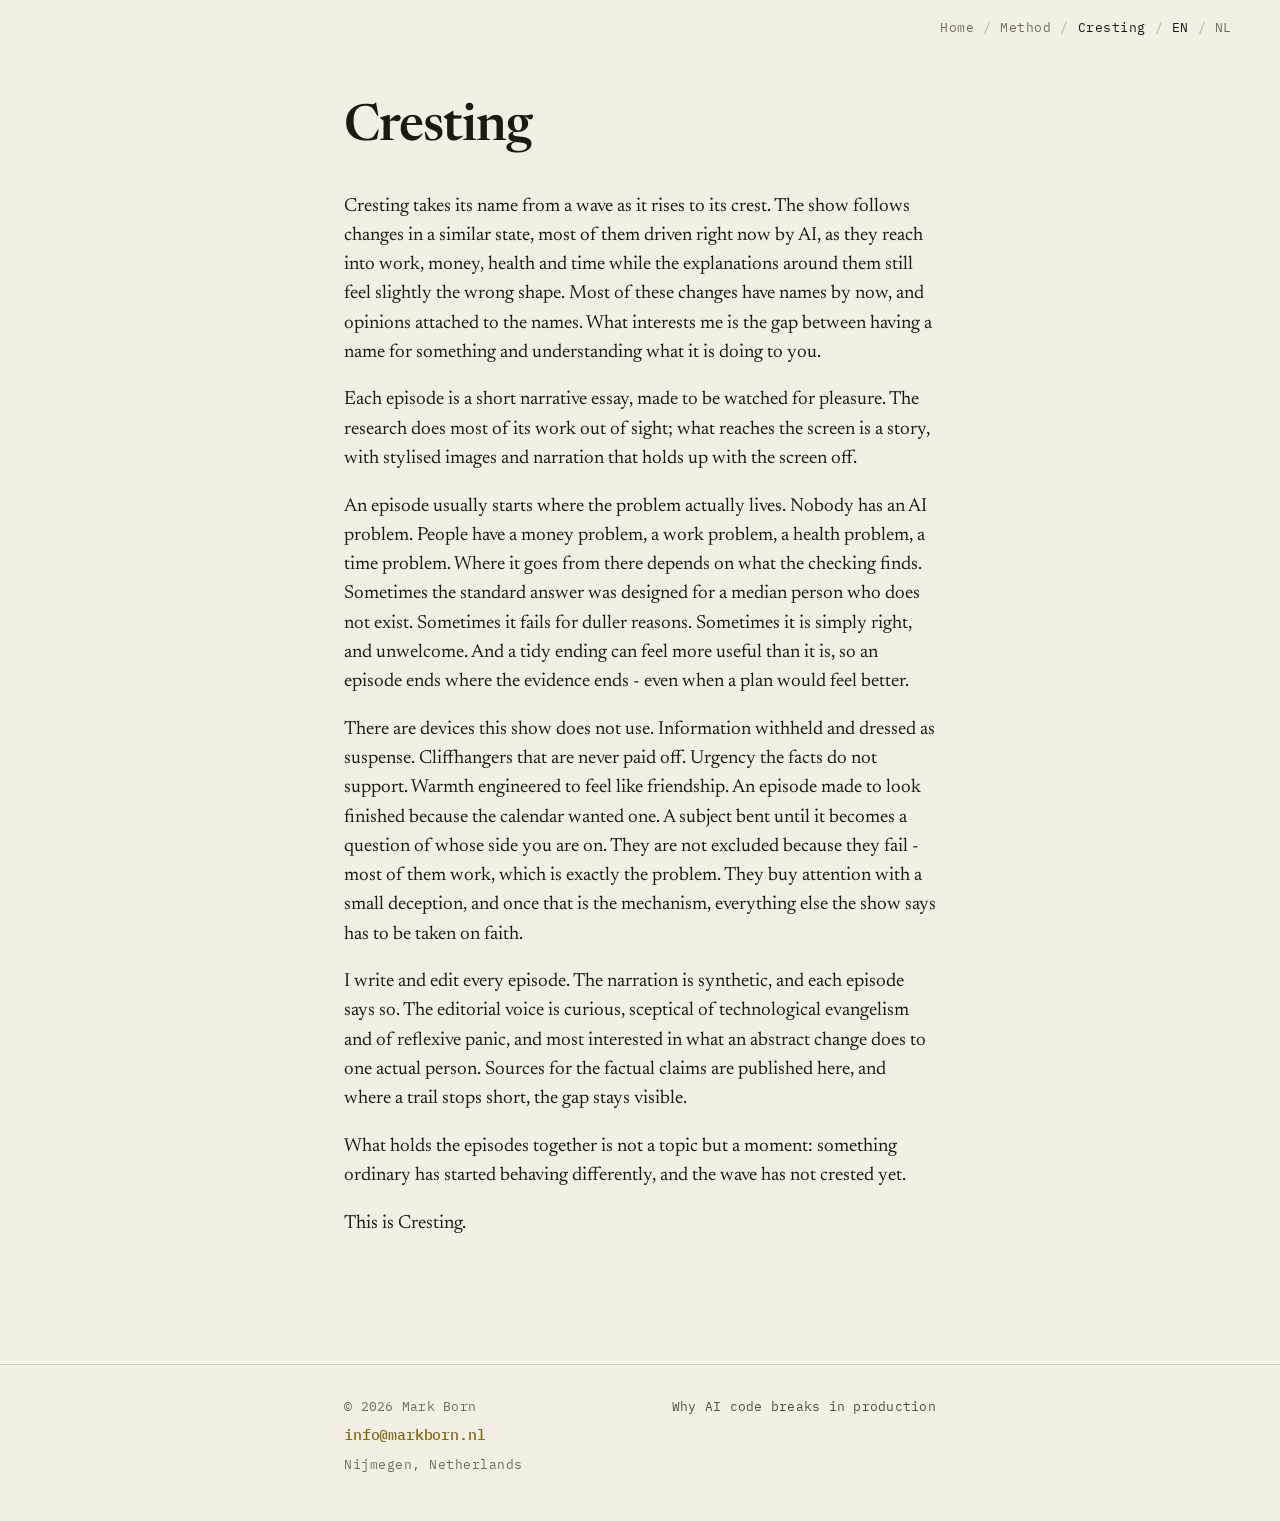
==== cresting/index.html @ ee2cee32 "markborn.nl" ====
<!DOCTYPE html>
<html lang="en">
<head>
<meta charset="UTF-8">
<meta name="viewport" content="width=device-width, initial-scale=1.0">

<title>Cresting - a show about what is still rising</title>
<meta name="description" content="A narrative essay show about changes reaching ordinary lives before the explanations catch up. Story on the surface, sources underneath.">
<meta name="author" content="Mark Born">

<link rel="canonical" href="https://markborn.nl/cresting/">
<link rel="alternate" hreflang="en" href="https://markborn.nl/cresting/">
<link rel="alternate" hreflang="nl" href="https://markborn.nl/nl/cresting/">
<link rel="alternate" hreflang="x-default" href="https://markborn.nl/cresting/">

<link rel="icon" type="image/x-icon" href="/favicon.ico">
<link rel="icon" type="image/png" sizes="32x32" href="/favicon-32x32.png">
<link rel="icon" type="image/png" sizes="16x16" href="/favicon-16x16.png">
<link rel="apple-touch-icon" sizes="180x180" href="/apple-touch-icon.png">
<link rel="manifest" href="/site.webmanifest">
<meta name="theme-color" content="#f3efe5">

<meta property="og:type" content="website">
<meta property="og:url" content="https://markborn.nl/cresting/">
<meta property="og:title" content="Cresting - a show about what is still rising">
<meta property="og:description" content="A narrative essay show about changes reaching ordinary lives before the explanations catch up. Story on the surface, sources underneath.">
<meta property="og:image" content="https://markborn.nl/og-cresting.jpg">
<meta property="og:image:width" content="1200">
<meta property="og:image:height" content="630">
<meta property="og:image:alt" content="Cresting - a show about what is still rising">
<meta property="og:locale" content="en_GB">
<meta property="og:locale:alternate" content="nl_NL">
<meta property="og:site_name" content="Mark Born">

<meta name="twitter:card" content="summary_large_image">
<meta name="twitter:title" content="Cresting - a show about what is still rising">
<meta name="twitter:description" content="A narrative essay show about changes reaching ordinary lives before the explanations catch up. Story on the surface, sources underneath.">
<meta name="twitter:image" content="https://markborn.nl/og-cresting.jpg">

<script type="application/ld+json">
{
  "@context": "https://schema.org",
  "@graph": [
    {
      "@type": "WebSite",
      "@id": "https://markborn.nl/#website",
      "url": "https://markborn.nl/",
      "name": "Mark Born",
      "inLanguage": "en",
      "publisher": {
        "@id": "https://markborn.nl/#person"
      }
    },
    {
      "@type": "Person",
      "@id": "https://markborn.nl/#person",
      "name": "Mark Born",
      "url": "https://markborn.nl/",
      "email": "info@markborn.nl",
      "description": "Mark Born makes analytical films, series and music about changes that reach ordinary lives before the explanations do. Studied public administration, later worked in auditing, and publishes enough of the research trail behind a piece for its factual claims to be checked.",
      "knowsAbout": [
        "Analytical film",
        "Narrative essay video",
        "Research verification",
        "AI-assisted production",
        "Software verification"
      ],
      "address": {
        "@type": "PostalAddress",
        "addressLocality": "Nijmegen",
        "addressRegion": "Gelderland",
        "addressCountry": "NL"
      },
      "sameAs": [
        "https://github.com/bornmark"
      ]
    },
    {
      "@type": "WebPage",
      "@id": "https://markborn.nl/cresting/#webpage",
      "url": "https://markborn.nl/cresting/",
      "name": "Cresting - a show about what is still rising",
      "description": "A narrative essay show about changes reaching ordinary lives before the explanations catch up. Story on the surface, sources underneath.",
      "inLanguage": "en",
      "isPartOf": {
        "@id": "https://markborn.nl/#website"
      },
      "author": {
        "@id": "https://markborn.nl/#person"
      },
      "primaryImageOfPage": {
        "@type": "ImageObject",
        "url": "https://markborn.nl/og-cresting.jpg",
        "width": 1200,
        "height": 630
      }
    },
    {
      "@type": "BreadcrumbList",
      "@id": "https://markborn.nl/cresting/#breadcrumb",
      "itemListElement": [
        {
          "@type": "ListItem",
          "position": 1,
          "name": "Mark Born",
          "item": "https://markborn.nl/"
        },
        {
          "@type": "ListItem",
          "position": 2,
          "name": "Cresting - a show about what is still rising",
          "item": "https://markborn.nl/cresting/"
        }
      ]
    }
  ]
}
</script>

<link rel="preconnect" href="https://fonts.googleapis.com">
<link rel="preconnect" href="https://fonts.gstatic.com" crossorigin>
<link href="https://fonts.googleapis.com/css2?family=IBM+Plex+Mono:ital,wght@0,400;0,500;1,400&family=Newsreader:ital,opsz,wght@0,6..72,200..800;1,6..72,200..800&display=swap" rel="stylesheet">
<link rel="stylesheet" href="/styles.css?v=20260630d">
</head>
<body>
<a class="skip" href="#main">Skip to content</a>

<nav class="topbar shell" aria-label="Site">
  <div class="lang">
    <a href="/">Home</a>
    <span class="div" aria-hidden="true">/</span>
    <a href="/method/">Method</a>
    <span class="div" aria-hidden="true">/</span>
    <span class="here" aria-current="page">Cresting</span>
    <span class="div" aria-hidden="true">/</span>
    <span class="here" aria-current="true">EN</span>
    <span class="div" aria-hidden="true">/</span>
    <a href="/nl/cresting/" hreflang="nl">NL</a>
  </div>
</nav>

<main id="main">
  <section class="hero shell">
    <div class="measure">
      <h1 class="page-title">Cresting</h1>
      <div class="lede">
        <p>Cresting takes its name from a wave as it rises to its crest. The show follows changes in a similar state, most of them driven right now by AI, as they reach into work, money, health and time while the explanations around them still feel slightly the wrong shape. Most of these changes have names by now, and opinions attached to the names. What interests me is the gap between having a name for something and understanding what it is doing to you.</p>
        <p>Each episode is a short narrative essay, made to be watched for pleasure. The research does most of its work out of sight; what reaches the screen is a story, with stylised images and narration that holds up with the screen off.</p>
        <p>An episode usually starts where the problem actually lives. Nobody has an AI problem. People have a money problem, a work problem, a health problem, a time problem. Where it goes from there depends on what the checking finds. Sometimes the standard answer was designed for a median person who does not exist. Sometimes it fails for duller reasons. Sometimes it is simply right, and unwelcome. And a tidy ending can feel more useful than it is, so an episode ends where the evidence ends - even when a plan would feel better.</p>
        <p>There are devices this show does not use. Information withheld and dressed as suspense. Cliffhangers that are never paid off. Urgency the facts do not support. Warmth engineered to feel like friendship. An episode made to look finished because the calendar wanted one. A subject bent until it becomes a question of whose side you are on. They are not excluded because they fail - most of them work, which is exactly the problem. They buy attention with a small deception, and once that is the mechanism, everything else the show says has to be taken on faith.</p>
        <p>I write and edit every episode. The narration is synthetic, and each episode says so. The editorial voice is curious, sceptical of technological evangelism and of reflexive panic, and most interested in what an abstract change does to one actual person. Sources for the factual claims are published here, and where a trail stops short, the gap stays visible.</p>
        <p>What holds the episodes together is not a topic but a moment: something ordinary has started behaving differently, and the wave has not crested yet.</p>
        <p>This is Cresting.</p>
      </div>
    </div>
  </section>
</main>

<footer class="shell">
  <div class="measure inner">
    <div class="colophon">
      <span class="copy">&copy; <span id="yr">2026</span> Mark Born</span>
      <!--email_off--><a class="mail" href="mailto:info@markborn.nl">info@markborn.nl</a><!--/email_off-->
      <span class="loc">Nijmegen, Netherlands</span>
    </div>
    <a class="foot-link" href="/why-ai-code-breaks-in-production/">Why AI code breaks in production</a>
  </div>
</footer>
<script>(function(){var y=document.getElementById('yr');if(y){y.textContent=new Date().getFullYear();}})();</script>
</body>
</html>
---- styles.css ----
/* markborn.nl - editorial audit register
   Two voices only: a literary serif (the human) and monospace (the engineered proof).
   Positive polarity: dark ink on warm paper. The near-black is relocated to the
   proof exhibits, where computed facts live. No glow, no grain, no ambient motion. */

:root{
  /* reading surface (positive polarity) */
  --paper:#f3efe5;
  --paper-deep:#eae4d6;
  --ink:#1c1a14;
  --ink-2:#534d3f;
  --ink-3:#736c5b;

  /* hairlines */
  --rule:rgba(28,26,20,.16);
  --rule-strong:rgba(28,26,20,.30);

  /* the proof exhibit: relocated near-black */
  --exhibit-bg:#16140f;
  --exhibit-ink:#e9e3d3;
  --exhibit-ink-2:#b6ad97;
  --exhibit-rule:rgba(233,227,211,.16);

  /* the one accent, reserved for the single CTA */
  --gold:#876814;
  --gold-deep:#5d480d;

  --font-body:'Newsreader',Georgia,'Times New Roman',serif;
  --font-mono:'IBM Plex Mono',ui-monospace,'SF Mono',Menlo,monospace;

  --measure:37rem;
  --pad:clamp(1.4rem,6vw,3rem);
}

*{margin:0;padding:0;box-sizing:border-box}

/* one positive-polarity palette shipped in v1; full dark theming is a named growth slot.
   declared light so the browser does not force-invert UA chrome. */
html{-webkit-text-size-adjust:100%;color-scheme:light}

body{
  background:var(--paper);
  color:var(--ink);
  font-family:var(--font-body);
  font-optical-sizing:auto;
  font-size:clamp(1.125rem,1.06rem + .3vw,1.1875rem);
  line-height:1.54;
  font-weight:400;
  -webkit-font-smoothing:antialiased;
  -moz-osx-font-smoothing:grayscale;
  text-rendering:optimizeLegibility;
}

a{color:inherit}
em{font-style:italic}
strong{font-weight:600}

::selection{background:rgba(135,104,20,.20)}

/* ---- layout: a single centered reading column ---- */
.shell{padding-inline:var(--pad)}
.measure{max-width:var(--measure);margin-inline:auto}

/* better ragged-right: avoid orphan words on the last line of prose */
.lede>p,.beat p,.answer{text-wrap:pretty;hyphens:none}

/* skip link */
.skip{position:absolute;left:.75rem;top:-3.5rem;z-index:50;
  background:var(--ink);color:var(--paper);
  font-family:var(--font-mono);font-size:.8rem;letter-spacing:.02em;
  padding:.6rem .95rem;border-radius:2px;text-decoration:none;transition:top .15s ease}
.skip:focus{top:.75rem}

/* ---- top language toggle (the one piece of chrome; quiet, document-like) ---- */
.topbar{display:flex;justify-content:flex-end;align-items:baseline;
  padding-top:1.15rem;
  font-family:var(--font-mono);font-size:.8rem;letter-spacing:.04em}
.topbar .lang{display:flex;gap:.55rem;align-items:baseline}
.topbar .lang a{color:var(--ink-3);text-decoration:none;transition:color .15s ease}
.topbar .lang a:hover{color:var(--ink)}
.topbar .lang .here{color:var(--ink)}
.topbar .lang .div{color:var(--rule-strong)}

/* ---- hero ---- */
.hero{padding-top:clamp(2.4rem,7vh,4.6rem);padding-bottom:clamp(2.2rem,6vh,3.6rem)}
.thesis{font-weight:560;font-size:clamp(2.4rem,1.35rem + 4.6vw,4rem);
  line-height:1.06;letter-spacing:-.022em;color:var(--ink);
  max-width:15ch;margin-bottom:clamp(1.9rem,5vh,3rem);text-wrap:balance}
.lede>p{margin-bottom:1.15rem}
.lede>p:last-child{margin-bottom:0}

/* ---- the essay column shared by beats and deep-page sections ---- */
.beat{padding-block:clamp(2.6rem,7vh,4.3rem);border-top:1px solid var(--rule)}
.beats>.beat:first-child{border-top:1px solid var(--rule-strong)}
.beat h2{font-weight:600;font-size:clamp(1.5rem,1.12rem + 1.55vw,2rem);
  line-height:1.14;letter-spacing:-.015em;color:var(--ink);margin-bottom:1.05rem;text-wrap:balance}
.beat p{margin-bottom:1.1rem}
.beat p:last-child{margin-bottom:0}

/* the method-reveal: second focal peak, isolated, no dividing rule */
.beat.peak{border-top:none;padding-block:clamp(4.6rem,12vh,7.6rem)}
.beat.peak h2{font-size:clamp(1.7rem,1.2rem + 2.1vw,2.35rem);max-width:18ch;margin-bottom:1.4rem}

/* the fit qualifier */
.beat.fit{border-top:1px solid var(--rule)}

/* ---- the proof exhibit: monospace, inverted, set apart ---- */
.exhibit{
  font-family:var(--font-mono);
  font-size:clamp(1rem,.96rem + .18vw,1.0625rem);
  line-height:1.58;
  font-weight:400;
  letter-spacing:-.006em;
  color:var(--exhibit-ink);
  background:var(--exhibit-bg);
  padding:clamp(1.2rem,3.4vw,1.7rem) clamp(1.25rem,3.8vw,1.9rem);
  border-radius:2px;
  /* graded apart: at least 1.5x the within-paragraph gap, and a slight bleed out of measure */
  margin-block:2.5rem;
  margin-inline:max(-1.6rem,-1.3vw);
}
.exhibit em{font-style:italic;color:#fff}
.peak .exhibit{color:#fff;font-size:clamp(1.0625rem,.98rem + .3vw,1.2rem);
  margin-block:2.2rem;font-weight:500}

/* ---- the relief / scan line on the six fear beats ---- */
.lift{font-style:italic;color:var(--ink-2);font-size:1.0125rem;line-height:1.5;
  border-left:2px solid var(--rule-strong);padding-left:1.05rem;
  margin-top:1.7rem !important;max-width:33rem}
.lift .k{font-style:italic;font-weight:500;color:var(--ink)}

/* deep-page link from the 80/20 beat */
.deeper{font-family:var(--font-mono);font-size:.82rem;letter-spacing:.01em;
  margin-top:1.5rem !important}
.deeper a{color:var(--ink-2);text-decoration:none;
  border-bottom:1px solid var(--rule-strong);padding-bottom:.12rem;
  transition:color .15s ease,border-color .15s ease}
.deeper a:hover{color:var(--ink);border-color:var(--ink)}

/* ---- the call: the single accented action ---- */
.cta{border-top:1px solid var(--rule-strong);
  padding-top:clamp(3rem,8vh,4.8rem);padding-bottom:clamp(2.5rem,6vh,3.5rem)}
.cta h2{font-weight:600;font-size:clamp(1.85rem,1.3rem + 2.4vw,2.55rem);
  line-height:1.08;letter-spacing:-.02em;margin-bottom:1.2rem;max-width:16ch;text-wrap:balance}
.cta .body{margin-bottom:0}
/* the email and location now live once, in the footer colophon below */
.colophon{display:flex;flex-direction:column;gap:.42rem;align-items:flex-start}
.mail{font-family:var(--font-mono);font-weight:500;font-size:.95rem;letter-spacing:-.01em;
  color:var(--gold);text-decoration:none;
  border-bottom:1px solid transparent;padding-bottom:.05rem;
  transition:color .15s ease,border-color .15s ease}
.mail:hover,.mail:focus-visible{color:var(--gold-deep);border-bottom-color:var(--gold-deep)}
.loc{font-family:var(--font-mono);font-size:.8rem;letter-spacing:.04em;color:var(--ink-3)}

/* ---- deep pages ---- */
.back{display:inline-block;font-family:var(--font-mono);font-size:.8rem;letter-spacing:.04em;
  color:var(--ink-2);text-decoration:none;margin-bottom:clamp(1.6rem,4vh,2.4rem);
  border-bottom:1px solid transparent;padding-bottom:.1rem;
  transition:color .15s ease,border-color .15s ease}
.back:hover{color:var(--ink);border-color:var(--rule-strong)}
.page-title{font-weight:560;font-size:clamp(2rem,1.4rem + 2.9vw,3.2rem);
  line-height:1.08;letter-spacing:-.02em;color:var(--ink);
  max-width:18ch;margin-bottom:clamp(1.5rem,4vh,2.2rem);text-wrap:balance}
.answer{font-size:clamp(1.22rem,1.08rem + .55vw,1.42rem);line-height:1.46;color:var(--ink)}
.answer em{font-style:italic}

.callout{margin-top:clamp(1rem,3vh,1.8rem)}
.callout a{display:block;font-weight:560;
  font-size:clamp(1.3rem,1.05rem + 1.2vw,1.85rem);line-height:1.2;letter-spacing:-.012em;
  color:var(--ink);text-decoration:none;border-left:2px solid var(--gold);
  padding-left:clamp(1rem,3vw,1.5rem);text-wrap:balance;
  transition:color .15s ease}
.callout a:hover{color:var(--gold-deep)}

/* ---- footer colophon: the single contact (with the one gold accent, the email),
   the copyright with the name, and one internal link. contact appears once, here ---- */
footer{border-top:1px solid var(--rule);margin-top:clamp(3rem,8vh,5rem)}
footer .inner{display:flex;flex-wrap:wrap;align-items:flex-start;justify-content:space-between;
  gap:1.3rem 1.6rem;padding-block:2rem 2.9rem;
  font-family:var(--font-mono);font-size:.8rem;letter-spacing:.02em;color:var(--ink-3)}
footer .copy{color:var(--ink-3)}
footer .foot-link{color:var(--ink-2);text-decoration:none;transition:color .15s ease}
footer .foot-link:hover{color:var(--ink)}

/* ---- focus ---- */
:where(a):focus-visible{outline:2px solid var(--gold);outline-offset:3px;border-radius:1px}

/* large screens: scale the type and the column up together so the page fills more
   space and reads bigger, while the line length stays near the ideal ~66 chars.
   widening the line itself past ~75 chars would reduce reading accuracy, so the
   lever is size, not measure-as-line-length. */
@media (min-width:1600px){
  :root{--measure:42rem}
  body{font-size:1.25rem}
  .exhibit{font-size:1.125rem}
}
@media (min-width:2100px){
  :root{--measure:45rem}
  body{font-size:1.3125rem}
}

@media (max-width:560px){
  .exhibit{margin-inline:0}
  :root{--measure:100%}
}

/* motion is noise when the system asks for less of it */
@media (prefers-reduced-motion:reduce){
  *{transition:none !important}
}
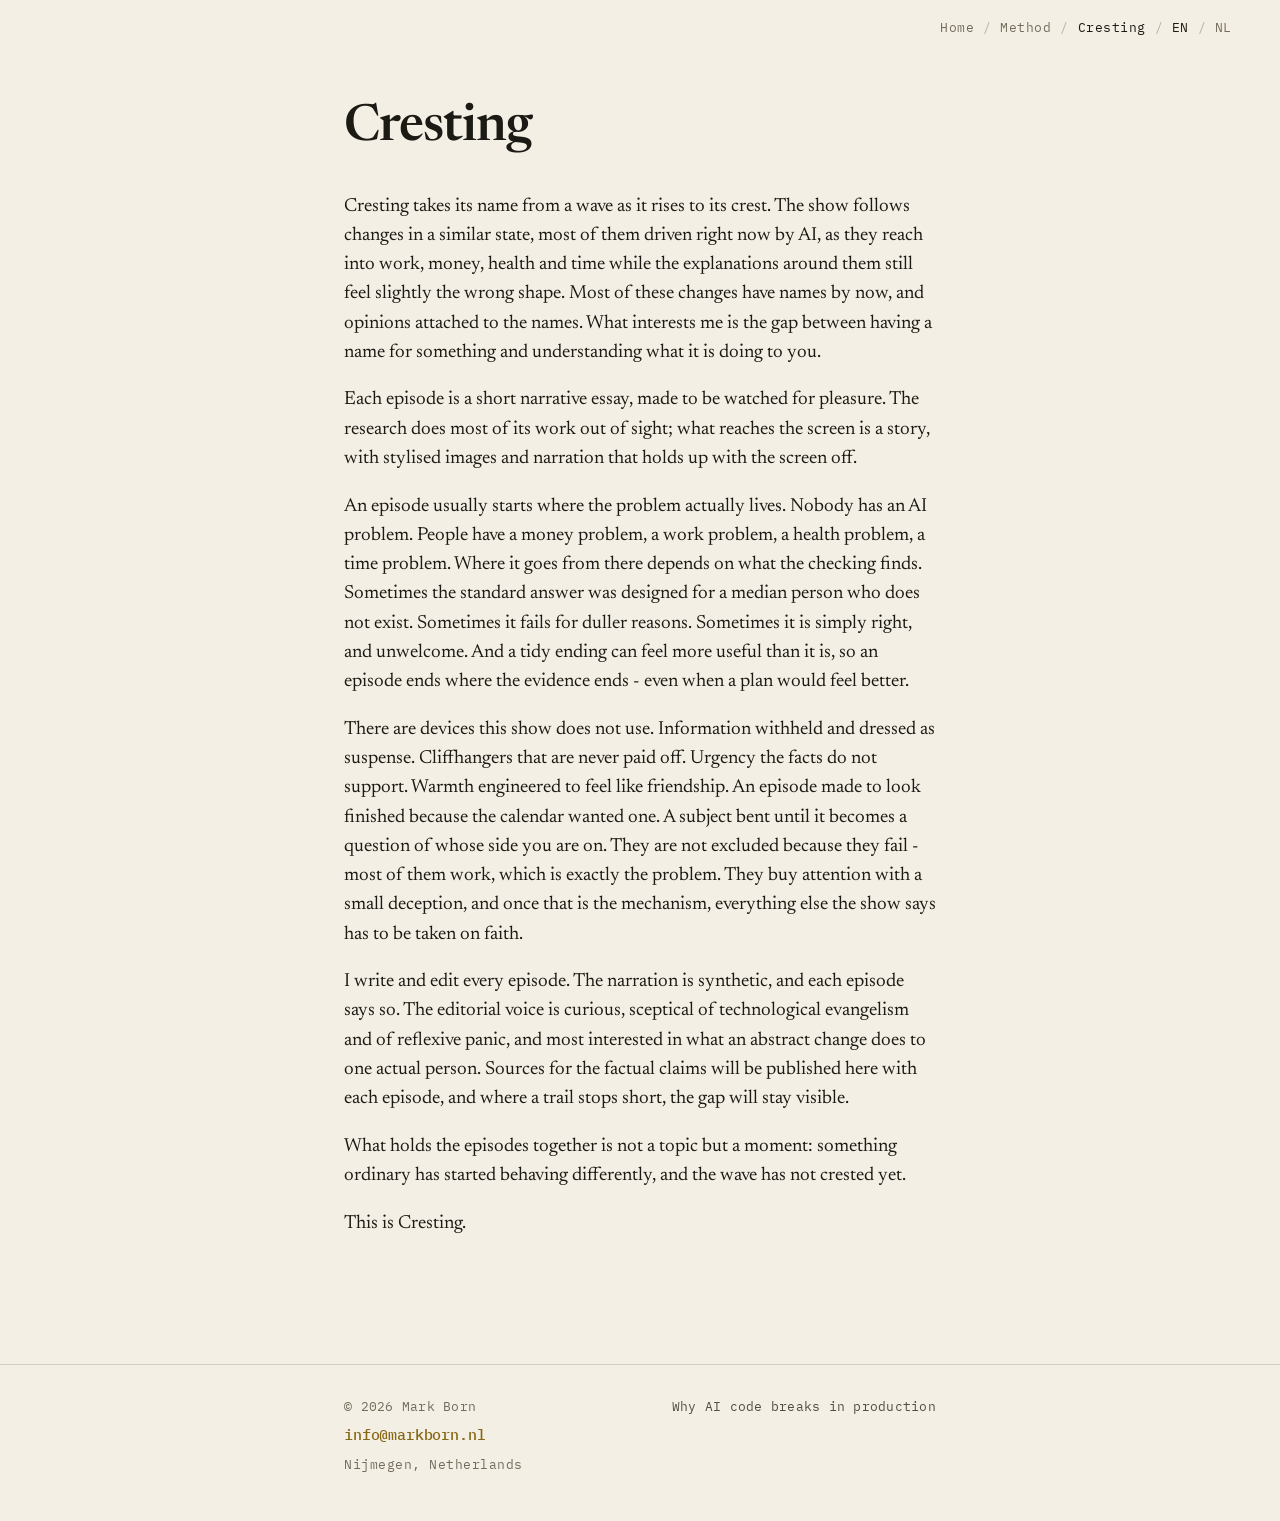
==== commit 7727298c: "Correct two claims the pages made about themselves The homepage read "Their subjects and formats may" ====
--- a/cresting/index.html
+++ b/cresting/index.html
@@ -148,7 +148,7 @@
         <p>Each episode is a short narrative essay, made to be watched for pleasure. The research does most of its work out of sight; what reaches the screen is a story, with stylised images and narration that holds up with the screen off.</p>
         <p>An episode usually starts where the problem actually lives. Nobody has an AI problem. People have a money problem, a work problem, a health problem, a time problem. Where it goes from there depends on what the checking finds. Sometimes the standard answer was designed for a median person who does not exist. Sometimes it fails for duller reasons. Sometimes it is simply right, and unwelcome. And a tidy ending can feel more useful than it is, so an episode ends where the evidence ends - even when a plan would feel better.</p>
         <p>There are devices this show does not use. Information withheld and dressed as suspense. Cliffhangers that are never paid off. Urgency the facts do not support. Warmth engineered to feel like friendship. An episode made to look finished because the calendar wanted one. A subject bent until it becomes a question of whose side you are on. They are not excluded because they fail - most of them work, which is exactly the problem. They buy attention with a small deception, and once that is the mechanism, everything else the show says has to be taken on faith.</p>
-        <p>I write and edit every episode. The narration is synthetic, and each episode says so. The editorial voice is curious, sceptical of technological evangelism and of reflexive panic, and most interested in what an abstract change does to one actual person. Sources for the factual claims are published here, and where a trail stops short, the gap stays visible.</p>
+        <p>I write and edit every episode. The narration is synthetic, and each episode says so. The editorial voice is curious, sceptical of technological evangelism and of reflexive panic, and most interested in what an abstract change does to one actual person. Sources for the factual claims will be published here with each episode, and where a trail stops short, the gap will stay visible.</p>
         <p>What holds the episodes together is not a topic but a moment: something ordinary has started behaving differently, and the wave has not crested yet.</p>
         <p>This is Cresting.</p>
       </div>
